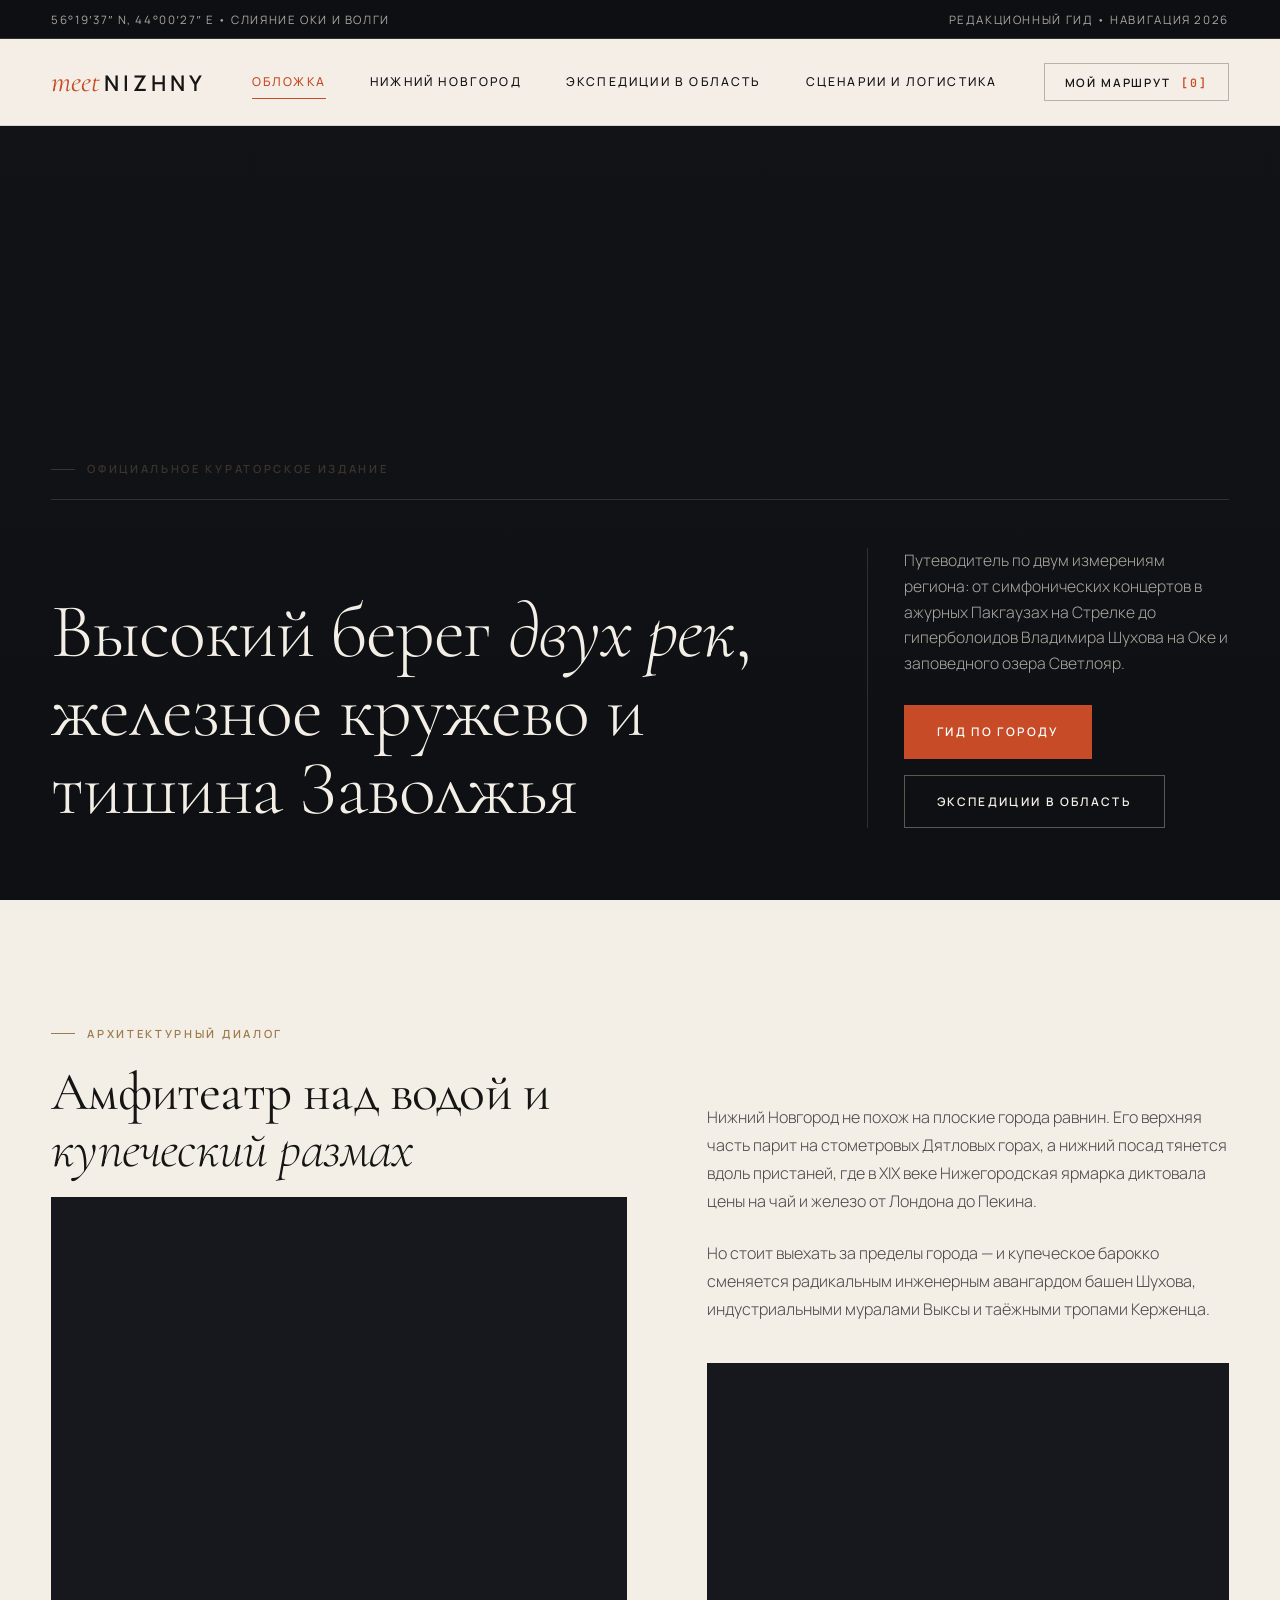
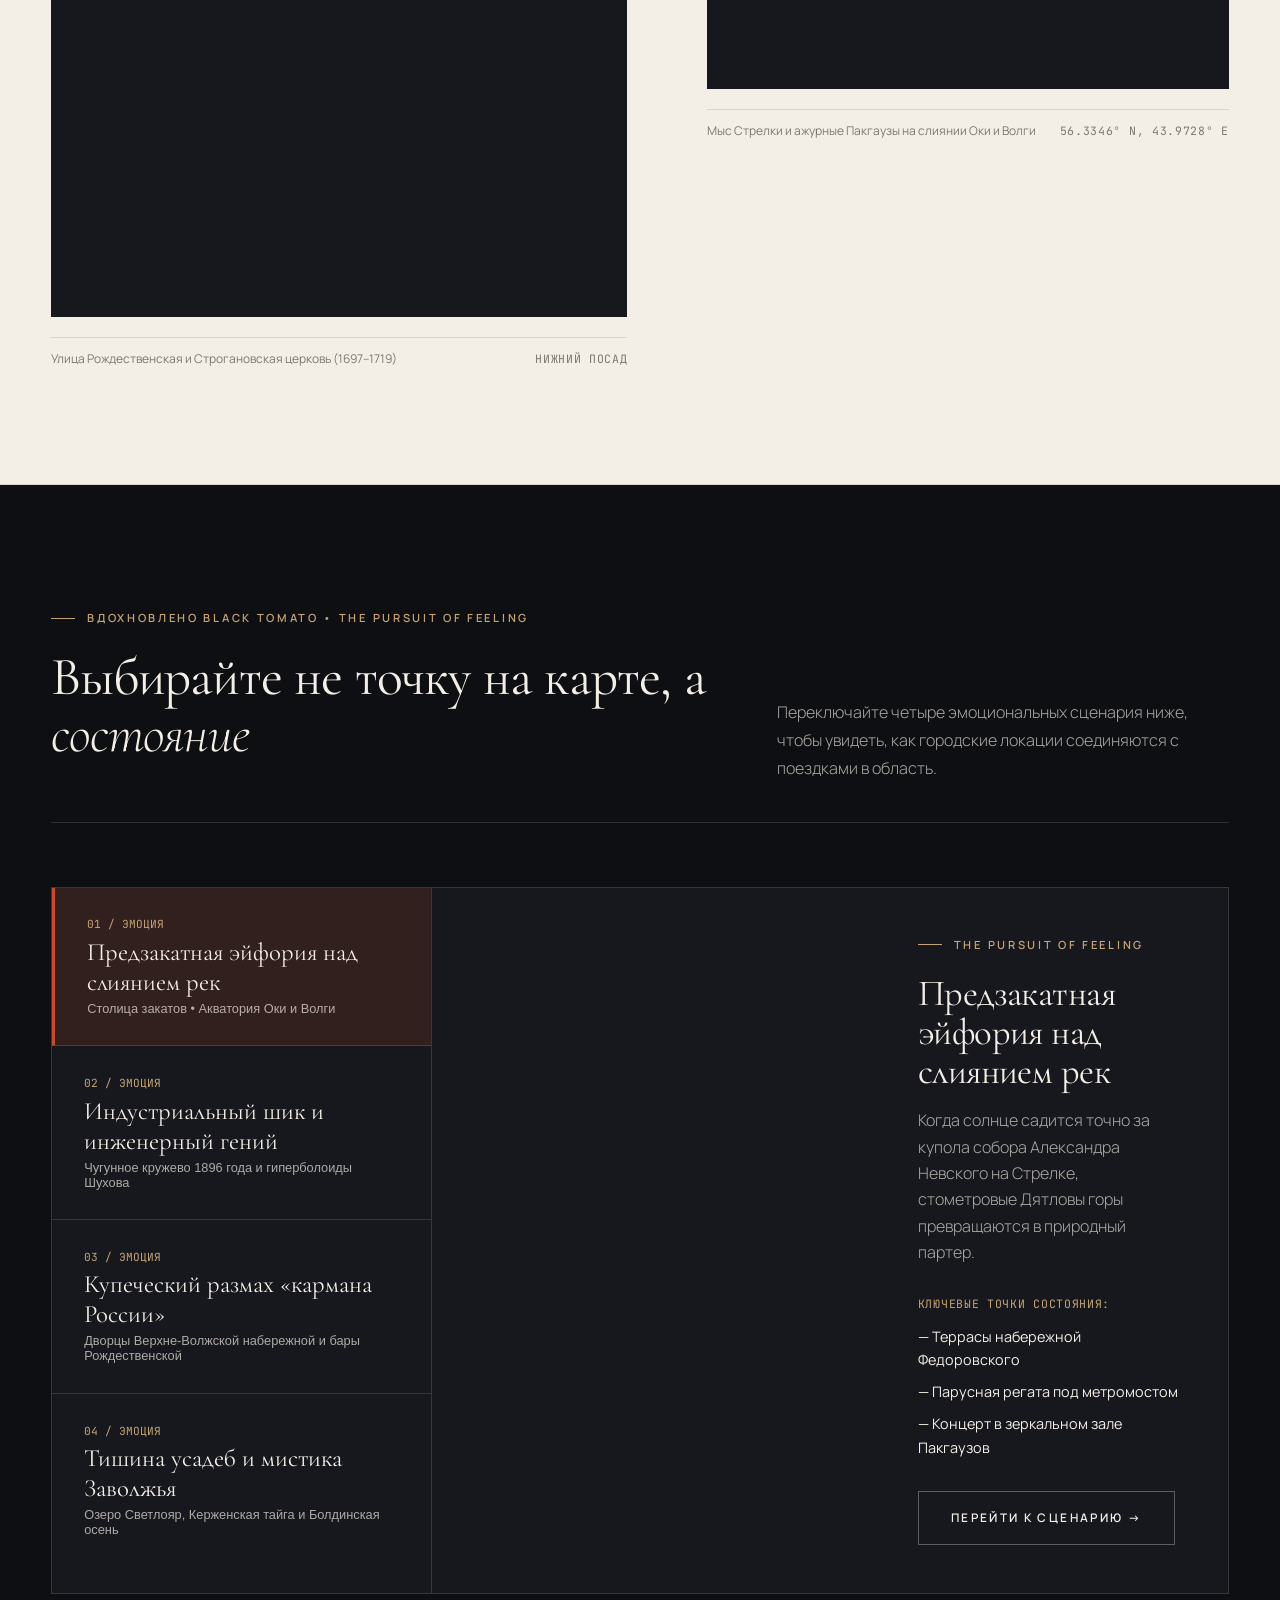
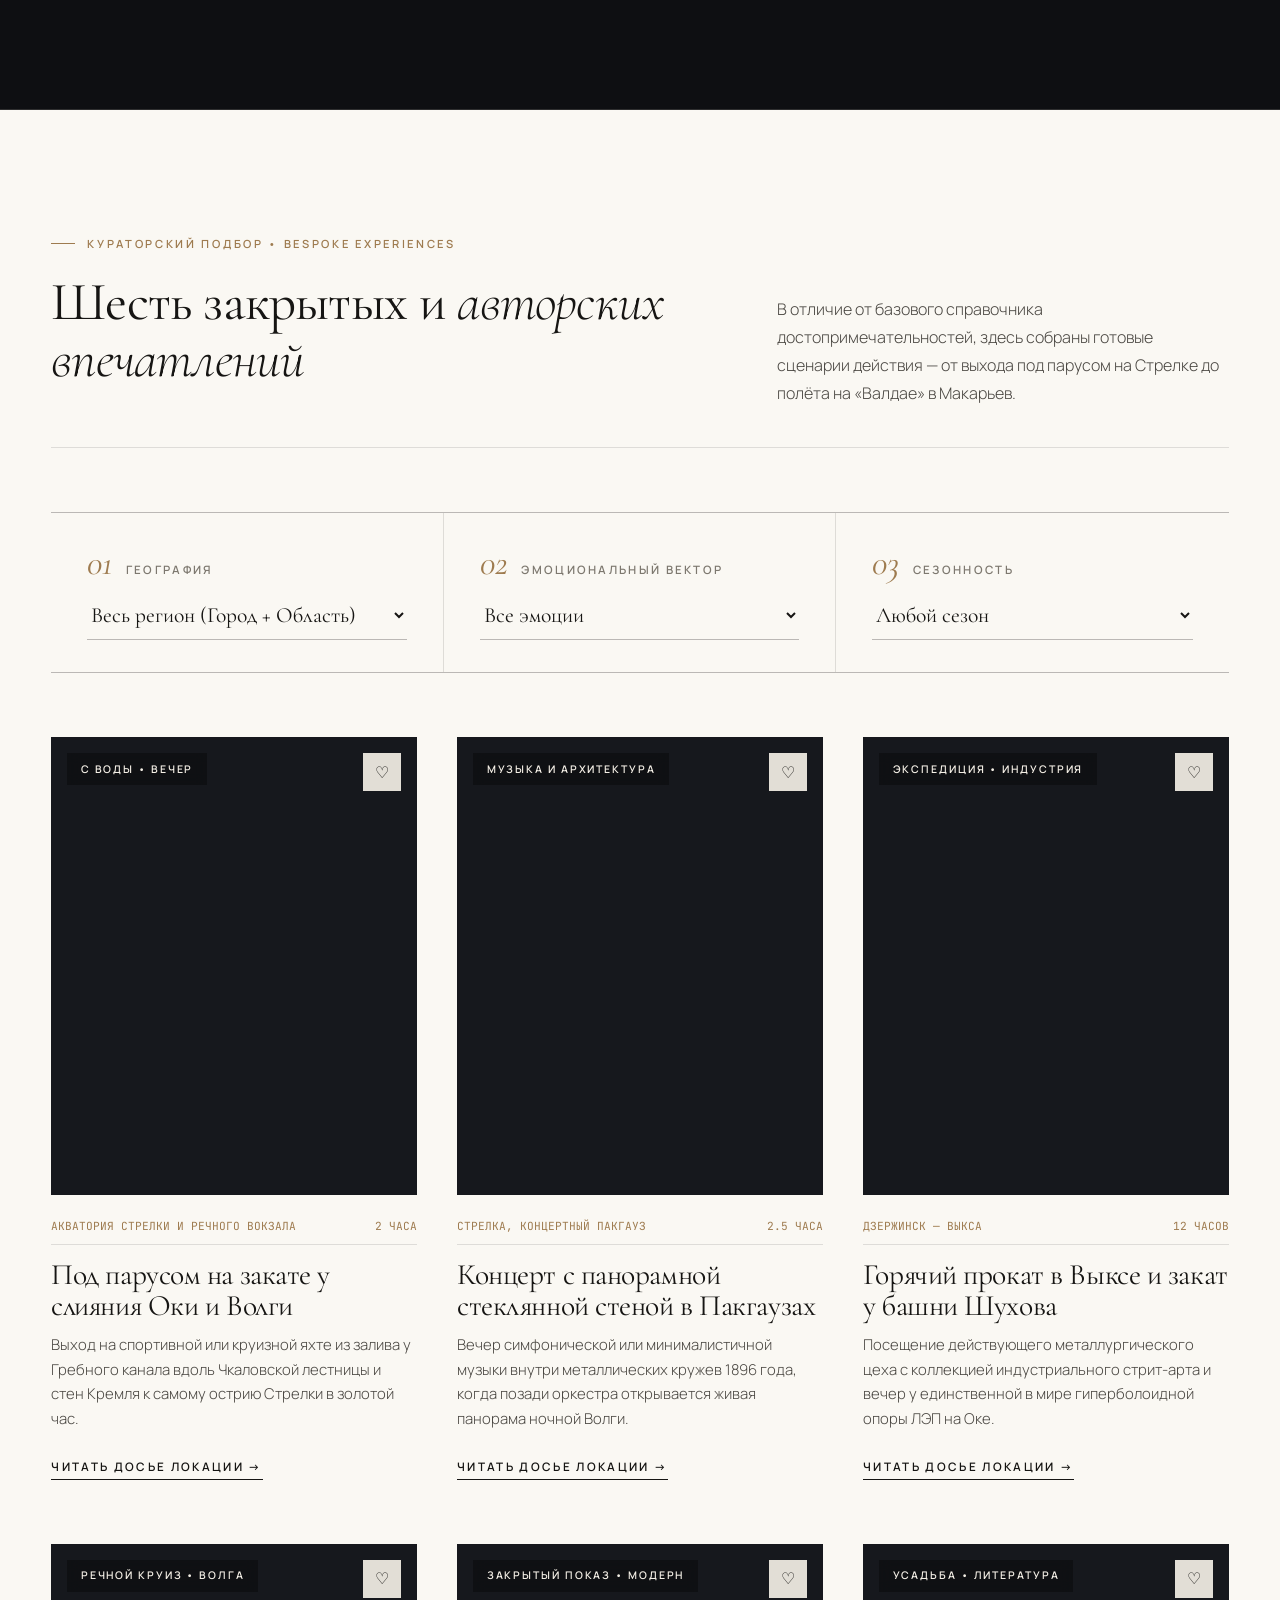
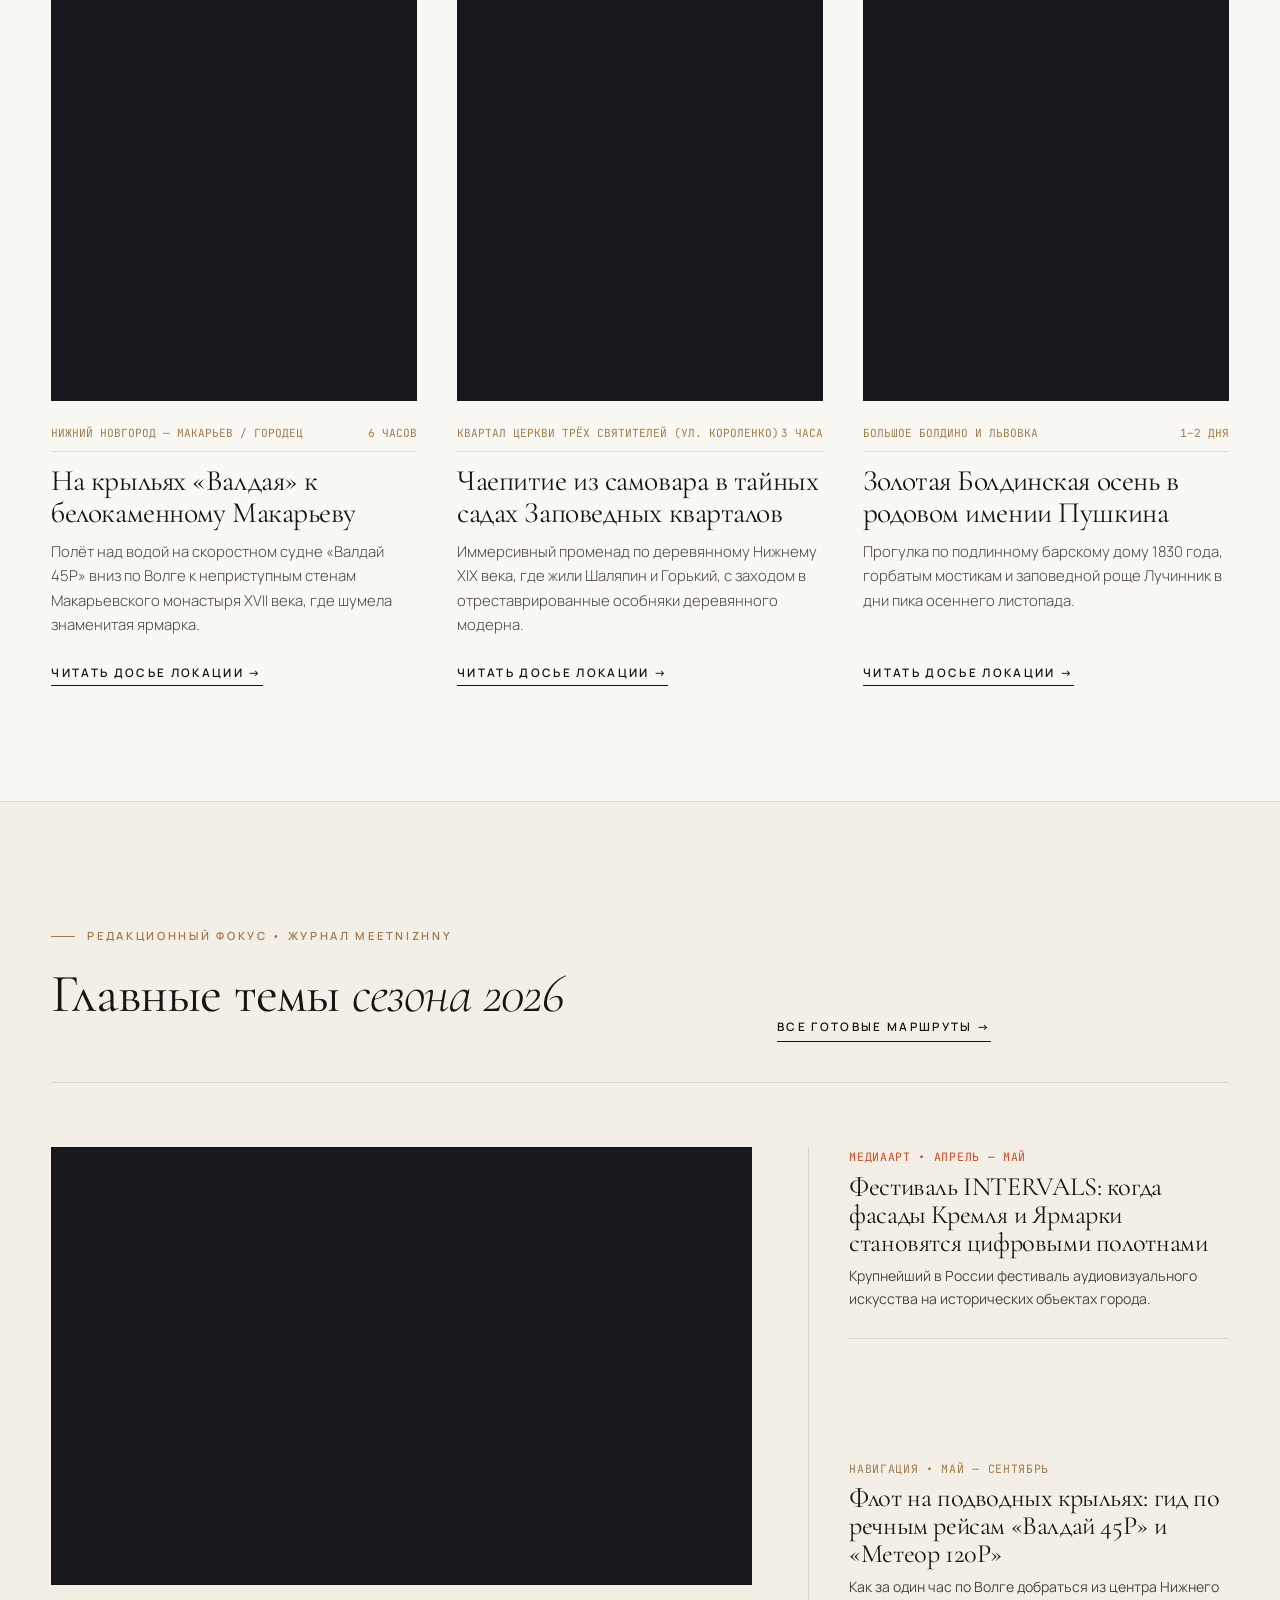
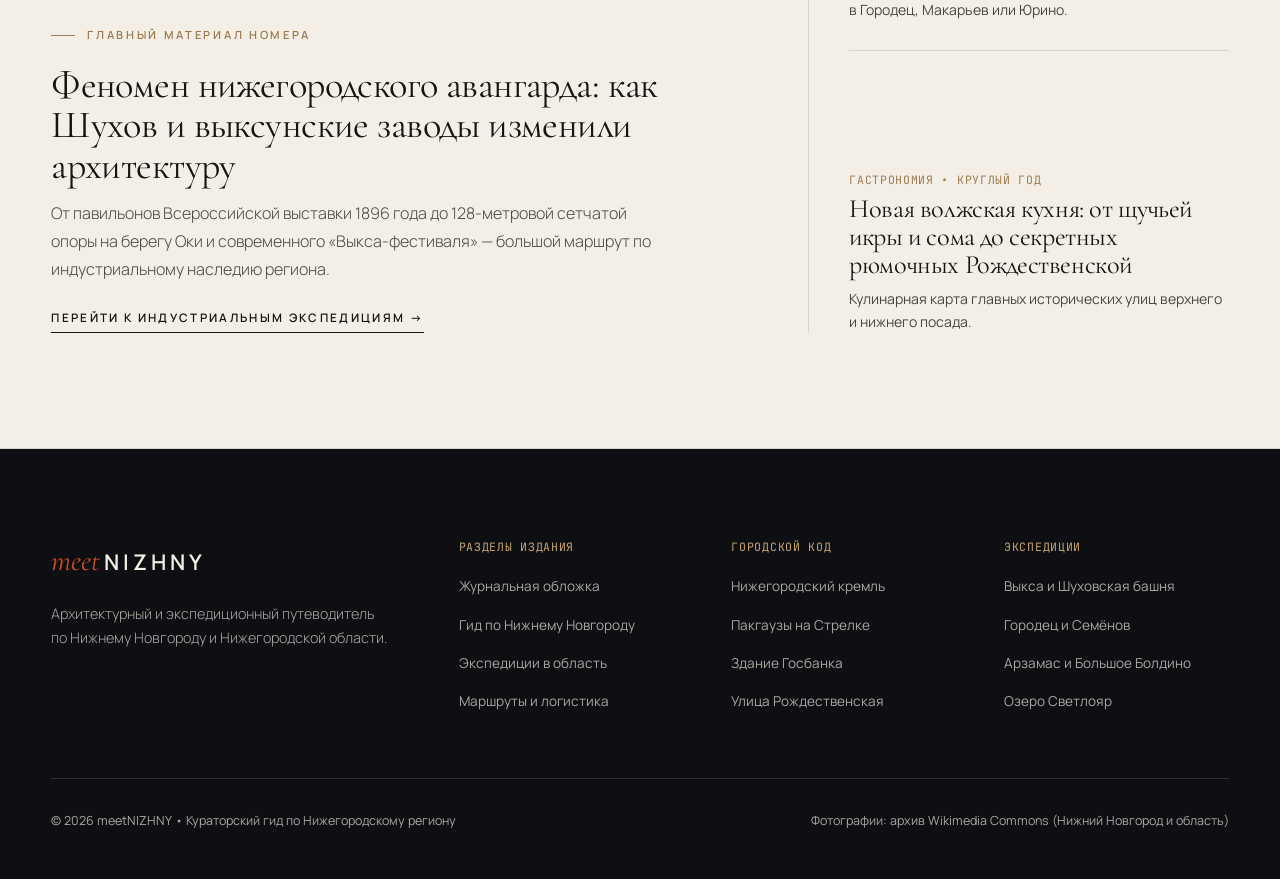
==== index.html @ d15313aa "Add files via upload" ====
<!DOCTYPE html>
<html lang="ru">
<head>
  <meta charset="UTF-8">
  <meta name="viewport" content="width=device-width, initial-scale=1.0">
  <title>meetNIZHNY — Кураторский путеводитель по Нижнему Новгороду и области</title>
  <link rel="stylesheet" href="styles.css">
</head>
<body>

  <!-- Верхняя сервисная строка (Wien.info style) -->
  <div class="utility-bar">
    <div class="container utility-inner">
      <span>56°19′37″ N, 44°00′27″ E • Слияние Оки и Волги</span>
      <span>Редакционный гид • Навигация 2026</span>
    </div>
  </div>

  <!-- Главная навигация (Belmond Minimalist Header) -->
  <header class="site-header">
    <div class="container header-inner">
      <a href="index.html" class="brand-logo"><span class="meet">meet</span>NIZHNY</a>
      <nav class="main-nav">
        <a href="index.html" class="nav-link active">Обложка</a>
        <a href="city.html" class="nav-link">Нижний Новгород</a>
        <a href="region.html" class="nav-link">Экспедиции в область</a>
        <a href="routes.html" class="nav-link">Сценарии и логистика</a>
      </nav>
      <button class="fav-trigger" id="favDrawerBtn">
        <span>Мой маршрут</span>
        <span class="fav-count">[0]</span>
      </button>
    </div>
  </header>

  <!-- Hero Section (Belmond Split-Bottom Editorial Hero) -->
  <section class="hero">
    <img class="hero-bg" data-wiki="Нижегородский кремль" src="https://commons.wikimedia.org/wiki/Special:FilePath/Nizhny_Novgorod_Kremlin.jpg?width=1600" alt="Нижегородский кремль">
    <div class="hero-gradient"></div>
    <div class="container">
      <span class="eyebrow" style="color:var(--accent-bronze-light);">Официальное кураторское издание</span>
      <div class="hero-grid">
        <div>
          <h1 class="display-title">Высокий берег <em>двух рек</em>, железное кружево и тишина Заволжья</h1>
        </div>
        <div class="hero-aside">
          <p>
            Путеводитель по двум измерениям региона: от симфонических концертов в ажурных Пакгаузах на Стрелке до гиперболоидов Владимира Шухова на Оке и заповедного озера Светлояр.
          </p>
          <div style="display:flex; gap:1rem; flex-wrap:wrap;">
            <a href="city.html" class="btn btn-terracotta">Гид по городу</a>
            <a href="region.html" class="btn btn-outline-light">Экспедиции в область</a>
          </div>
        </div>
      </div>
    </div>
  </section>

  <!-- Асимметричный журнальный разворот (Belmond Editorial Spread) -->
  <section class="section">
    <div class="container">
      <div class="belmond-spread">
        <div class="spread-col-left">
          <span class="eyebrow">Архитектурный диалог</span>
          <h2 class="section-title">Амфитеатр над водой и <em>купеческий размах</em></h2>
          <div class="frame-portrait">
            <img data-wiki="Церковь Собора Пресвятой Богородицы (Нижний Новгород)" src="https://commons.wikimedia.org/wiki/Special:FilePath/Stroganov_Church_in_Nizhny_Novgorod.jpg?width=1200" alt="Строгановская церковь на Рождественской">
          </div>
          <div class="image-caption">
            <span>Улица Рождественская и Строгановская церковь (1697–1719)</span>
            <span class="mono-tag">Нижний посад</span>
          </div>
        </div>

        <div class="spread-col-right">
          <p class="section-lead" style="margin-bottom:1.5rem;">
            Нижний Новгород не похож на плоские города равнин. Его верхняя часть парит на стометровых Дятловых горах, а нижний посад тянется вдоль пристаней, где в XIX веке Нижегородская ярмарка диктовала цены на чай и железо от Лондона до Пекина.
          </p>
          <p class="section-lead">
            Но стоит выехать за пределы города — и купеческое барокко сменяется радикальным инженерным авангардом башен Шухова, индустриальными муралами Выксы и таёжными тропами Керженца.
          </p>
          <div class="frame-landscape">
            <img data-wiki="Стрелка (Нижний Новгород)" src="data:image/svg+xml,%3Csvg xmlns='http://www.w3.org/2000/svg' width='1200' height='750'%3E%3Crect width='1200' height='750' fill='%2316181D'/%3E%3C/svg%3E" alt="Стрелка Оки и Волги">
          </div>
          <div class="image-caption">
            <span>Мыс Стрелки и ажурные Пакгаузы на слиянии Оки и Волги</span>
            <span class="mono-tag">56.3346° N, 43.9728° E</span>
          </div>
        </div>
      </div>
    </div>
  </section>

  <!-- Black Tomato: The Pursuit of Feeling (Двигатель эмоций) -->
  <section class="section section-dark">
    <div class="container">
      <div class="section-header-split">
        <div>
          <span class="eyebrow">Вдохновлено Black Tomato • The Pursuit of Feeling</span>
          <h2 class="section-title">Выбирайте не точку на карте, а <em>состояние</em></h2>
        </div>
        <p class="section-lead">
          Переключайте четыре эмоциональных сценария ниже, чтобы увидеть, как городские локации соединяются с поездками в область.
        </p>
      </div>

      <div class="feelings-matrix">
        <div class="feelings-nav" id="feelingsNav"></div>
        <div class="feeling-stage" id="feelingStage"></div>
      </div>
    </div>
  </section>

  <!-- Remote Lands: 1 - 2 - 3 Конфигуратор эксклюзивных впечатлений -->
  <section class="section section-alabaster">
    <div class="container">
      <div class="section-header-split">
        <div>
          <span class="eyebrow">Кураторский подбор • Bespoke Experiences</span>
          <h2 class="section-title">Шесть закрытых и <em>авторских впечатлений</em></h2>
        </div>
        <p class="section-lead">
          В отличие от базового справочника достопримечательностей, здесь собраны готовые сценарии действия — от выхода под парусом на Стрелке до полёта на «Валдае» в Макарьев.
        </p>
      </div>

      <div class="remotelands-finder">
        <div class="rl-step">
          <div class="rl-step-header">
            <span class="rl-num">01</span>
            <span class="rl-label">География</span>
          </div>
          <select class="rl-select" id="rlScope">
            <option value="all">Весь регион (Город + Область)</option>
            <option value="city">Только акватория и кварталы Нижнего</option>
            <option value="region">Экспедиции по Нижегородской области</option>
          </select>
        </div>

        <div class="rl-step">
          <div class="rl-step-header">
            <span class="rl-num">02</span>
            <span class="rl-label">Эмоциональный вектор</span>
          </div>
          <select class="rl-select" id="rlMood">
            <option value="all">Все эмоции</option>
            <option value="sunset">Предзакатная эйфория и вода</option>
            <option value="avantgarde">Индустриальный шик и музыка</option>
            <option value="merchant">Купеческий размах и ремёсла</option>
            <option value="mystic">Тишина усадеб и Заволжье</option>
          </select>
        </div>

        <div class="rl-step">
          <div class="rl-step-header">
            <span class="rl-num">03</span>
            <span class="rl-label">Сезонность</span>
          </div>
          <select class="rl-select" id="rlSeason">
            <option value="all">Любой сезон</option>
            <option value="summer">Речная навигация (Май — Сентябрь)</option>
            <option value="autumn">Золотая Болдинская осень</option>
          </select>
        </div>
      </div>

      <div class="editorial-grid" id="signatureExperiencesGrid"></div>
    </div>
  </section>

  <!-- Discover LA: Today's Must Read (Журнальная рубрика) -->
  <section class="section">
    <div class="container">
      <div class="section-header-split">
        <div>
          <span class="eyebrow">Редакционный фокус • Журнал meetNIZHNY</span>
          <h2 class="section-title">Главные темы <em>сезона 2026</em></h2>
        </div>
        <div>
          <a href="routes.html" class="editorial-link">Все готовые маршруты →</a>
        </div>
      </div>

      <div class="must-read-grid">
        <div class="must-read-lead">
          <img data-wiki="Шуховская башня на Оке" src="https://commons.wikimedia.org/wiki/Special:FilePath/Shukhov_tower_on_the_Oka_river_2006.jpg?width=1200" alt="Шуховская башня на Оке">
          <span class="eyebrow">Главный материал номера</span>
          <h3 class="serif" style="font-size:2.4rem; margin-bottom:0.75rem;">Феномен нижегородского авангарда: как Шухов и выксунские заводы изменили архитектуру</h3>
          <p class="section-lead" style="margin-bottom:1.25rem;">
            От павильонов Всероссийской выставки 1896 года до 128-метровой сетчатой опоры на берегу Оки и современного «Выкса-фестиваля» — большой маршрут по индустриальному наследию региона.
          </p>
          <a href="region.html" class="editorial-link">Перейти к индустриальным экспедициям →</a>
        </div>

        <div class="must-read-side">
          <div class="side-story">
            <div class="mono-tag" style="color:var(--accent-terracotta); margin-bottom:0.4rem;">МЕДИААРТ • АПРЕЛЬ — МАЙ</div>
            <h4 class="serif" style="font-size:1.65rem; margin-bottom:0.45rem;">Фестиваль INTERVALS: когда фасады Кремля и Ярмарки становятся цифровыми полотнами</h4>
            <p style="font-size:0.88rem; color:var(--text-charcoal);">Крупнейший в России фестиваль аудиовизуального искусства на исторических объектах города.</p>
          </div>
          <div class="side-story">
            <div class="mono-tag" style="color:var(--accent-bronze); margin-bottom:0.4rem;">НАВИГАЦИЯ • МАЙ — СЕНТЯБРЬ</div>
            <h4 class="serif" style="font-size:1.65rem; margin-bottom:0.45rem;">Флот на подводных крыльях: гид по речным рейсам «Валдай 45Р» и «Метеор 120Р»</h4>
            <p style="font-size:0.88rem; color:var(--text-charcoal);">Как за один час по Волге добраться из центра Нижнего в Городец, Макарьев или Юрино.</p>
          </div>
          <div class="side-story">
            <div class="mono-tag" style="color:var(--accent-bronze); margin-bottom:0.4rem;">ГАСТРОНОМИЯ • КРУГЛЫЙ ГОД</div>
            <h4 class="serif" style="font-size:1.65rem; margin-bottom:0.45rem;">Новая волжская кухня: от щучьей икры и сома до секретных рюмочных Рождественской</h4>
            <p style="font-size:0.88rem; color:var(--text-charcoal);">Кулинарная карта главных исторических улиц верхнего и нижнего посада.</p>
          </div>
        </div>
      </div>
    </div>
  </section>

  <!-- Модальное окно и боковая панель маршрута -->
  <div class="modal-backdrop" id="placeModal">
    <div class="modal-window" id="placeModalBody"></div>
  </div>

  <div class="drawer-backdrop" id="favDrawer">
    <div class="drawer-panel">
      <div style="display:flex; justify-content:space-between; align-items:center; padding-bottom:1.25rem; border-bottom:1px solid var(--line-light-strong);">
        <h3 class="serif" style="font-size:1.85rem;">Мой маршрут</h3>
        <button id="favDrawerClose" style="background:none; border:none; font-size:1.2rem; cursor:pointer;">✕</button>
      </div>
      <div id="drawerList" style="flex-grow:1; overflow-y:auto; padding:1rem 0;"></div>
      <a href="routes.html" class="btn btn-terracotta" style="width:100%;">Открыть почасовые таймлайны →</a>
    </div>
  </div>

  <!-- Подвал -->
  <footer class="site-footer">
    <div class="container">
      <div class="footer-grid">
        <div>
          <a href="index.html" class="brand-logo" style="color:var(--text-ivory); margin-bottom:1rem;"><span class="meet">meet</span>NIZHNY</a>
          <p style="color:var(--text-ivory-muted); font-size:0.9rem; max-width:340px; font-weight:300;">
            Архитектурный и экспедиционный путеводитель по Нижнему Новгороду и Нижегородской области.
          </p>
        </div>
        <div>
          <div class="mono-tag" style="color:var(--accent-bronze-light); margin-bottom:1rem;">Разделы издания</div>
          <ul class="footer-links">
            <li><a href="index.html">Журнальная обложка</a></li>
            <li><a href="city.html">Гид по Нижнему Новгороду</a></li>
            <li><a href="region.html">Экспедиции в область</a></li>
            <li><a href="routes.html">Маршруты и логистика</a></li>
          </ul>
        </div>
        <div>
          <div class="mono-tag" style="color:var(--accent-bronze-light); margin-bottom:1rem;">Городской код</div>
          <ul class="footer-links">
            <li><a href="city.html">Нижегородский кремль</a></li>
            <li><a href="city.html">Пакгаузы на Стрелке</a></li>
            <li><a href="city.html">Здание Госбанка</a></li>
            <li><a href="city.html">Улица Рождественская</a></li>
          </ul>
        </div>
        <div>
          <div class="mono-tag" style="color:var(--accent-bronze-light); margin-bottom:1rem;">Экспедиции</div>
          <ul class="footer-links">
            <li><a href="region.html">Выкса и Шуховская башня</a></li>
            <li><a href="region.html">Городец и Семёнов</a></li>
            <li><a href="region.html">Арзамас и Большое Болдино</a></li>
            <li><a href="region.html">Озеро Светлояр</a></li>
          </ul>
        </div>
      </div>
      <div style="padding-top:2rem; font-size:0.78rem; color:var(--text-ivory-muted); display:flex; justify-content:space-between; flex-wrap:wrap;">
        <span>© 2026 meetNIZHNY • Кураторский гид по Нижегородскому региону</span>
        <span>Фотографии: архив Wikimedia Commons (Нижний Новгород и область)</span>
      </div>
    </div>
  </footer>

  <script src="app.js"></script>
</body>
</html>
---- styles.css ----
@import url('https://fonts.googleapis.com/css2?family=Cormorant+Garamond:ital,wght@0,300;0,400;0,500;0,600;1,300;1,400;1,600&family=JetBrains+Mono:wght@400;500&family=Manrope:wght@300;400;500;600&display=swap');

:root {
  /* Палитра Belmond (Тёплый лён, алебастр и бронза) */
  --bg-linen: #F4EFE6;
  --bg-alabaster: #FAF8F3;
  --bg-stone: #EAE3D5;
  
  /* Палитра Black Tomato & Remote Lands (Обсидиан, графит, терракота) */
  --bg-obsidian: #0E0F12;
  --bg-obsidian-elevated: #16181D;
  --bg-obsidian-card: #1B1D24;
  
  /* Типографика */
  --text-ink: #161513;
  --text-charcoal: #4A4742;
  --text-muted: #7D786F;
  --text-ivory: #F4EFE6;
  --text-ivory-muted: rgba(244, 239, 230, 0.68);
  
  /* Акценты */
  --accent-terracotta: #C84B28;
  --accent-terracotta-hover: #A63819;
  --accent-bronze: #9E7B4F;
  --accent-bronze-light: #C5A375;

  /* Тонкие архитектурные линии (Hairline borders) */
  --line-light: rgba(22, 21, 19, 0.12);
  --line-light-strong: rgba(22, 21, 19, 0.28);
  --line-dark: rgba(244, 239, 230, 0.14);
  --line-dark-strong: rgba(244, 239, 230, 0.32);

  /* Шрифты с полной поддержкой кириллицы */
  --font-serif: 'Cormorant Garamond', Georgia, serif;
  --font-sans: 'Manrope', -apple-system, BlinkMacSystemFont, sans-serif;
  --font-mono: 'JetBrains Mono', monospace;

  /* Ритм и отступы */
  --section-pad: clamp(5rem, 9vw, 8.5rem);
  --container-max: 1400px;
  --ease-luxury: cubic-bezier(0.16, 1, 0.3, 1);
}

* {
  box-sizing: border-box;
  margin: 0;
  padding: 0;
}

html {
  scroll-behavior: smooth;
  font-size: 16px;
}

body {
  background-color: var(--bg-linen);
  color: var(--text-ink);
  font-family: var(--font-sans);
  font-weight: 400;
  line-height: 1.65;
  -webkit-font-smoothing: antialiased;
  overflow-x: hidden;
}

/* ==========================================================================
   ТИПОГРАФИКА (Belmond & Black Tomato Editorial Style)
   ========================================================================== */
h1, h2, h3, h4, .serif {
  font-family: var(--font-serif);
  font-weight: 400;
  line-height: 1.06;
  letter-spacing: -0.015em;
}

h1 em, h2 em, h3 em, .serif em {
  font-style: italic;
  font-weight: 300;
}

.eyebrow {
  display: inline-flex;
  align-items: center;
  gap: 0.75rem;
  font-family: var(--font-sans);
  font-size: 0.7rem;
  font-weight: 600;
  text-transform: uppercase;
  letter-spacing: 0.24em;
  color: var(--accent-bronze);
  margin-bottom: 1.25rem;
}

.eyebrow::before {
  content: '';
  display: inline-block;
  width: 24px;
  height: 1px;
  background-color: currentColor;
}

.section-dark .eyebrow {
  color: var(--accent-bronze-light);
}

.display-title {
  font-size: clamp(3.1rem, 6vw, 5.6rem);
  font-weight: 300;
  line-height: 1.02;
}

.section-title {
  font-size: clamp(2.4rem, 4.2vw, 3.85rem);
  font-weight: 400;
  margin-bottom: 1.25rem;
}

.section-lead {
  font-size: clamp(1rem, 1.2vw, 1.15rem);
  color: var(--text-charcoal);
  max-width: 620px;
  font-weight: 300;
  line-height: 1.75;
}

.section-dark .section-lead {
  color: var(--text-ivory-muted);
}

.mono-tag {
  font-family: var(--font-mono);
  font-size: 0.72rem;
  letter-spacing: 0.06em;
  text-transform: uppercase;
}

/* ==========================================================================
   КОНТЕЙНЕРЫ И СЕКЦИИ
   ========================================================================== */
.container {
  width: 100%;
  max-width: var(--container-max);
  margin: 0 auto;
  padding: 0 clamp(1.5rem, 4vw, 4rem);
}

.section {
  padding: var(--section-pad) 0;
  border-bottom: 1px solid var(--line-light);
}

.section-alabaster {
  background-color: var(--bg-alabaster);
}

.section-stone {
  background-color: var(--bg-stone);
}

.section-dark {
  background-color: var(--bg-obsidian);
  color: var(--text-ivory);
  border-bottom: 1px solid var(--line-dark);
}

.section-header-split {
  display: grid;
  grid-template-columns: 1.2fr 0.8fr;
  gap: 3rem;
  align-items: end;
  margin-bottom: 4rem;
  padding-bottom: 2.5rem;
  border-bottom: 1px solid var(--line-light);
}

.section-dark .section-header-split {
  border-bottom-color: var(--line-dark);
}

/* ==========================================================================
   ШАПКА САЙТА (Wien.info Utility Bar + Belmond Minimalist Nav)
   ========================================================================== */
.utility-bar {
  background-color: var(--bg-obsidian);
  color: var(--text-ivory-muted);
  font-size: 0.72rem;
  letter-spacing: 0.14em;
  text-transform: uppercase;
  border-bottom: 1px solid var(--line-dark);
  padding: 0.6rem 0;
}

.utility-inner {
  display: flex;
  justify-content: space-between;
  align-items: center;
}

.site-header {
  position: sticky;
  top: 0;
  z-index: 100;
  background-color: rgba(244, 239, 230, 0.94);
  backdrop-filter: blur(14px);
  border-bottom: 1px solid var(--line-light);
}

.header-inner {
  display: flex;
  align-items: center;
  justify-content: space-between;
  height: 86px;
}

.brand-logo {
  text-decoration: none;
  color: var(--text-ink);
  font-family: var(--font-sans);
  font-size: 1.35rem;
  font-weight: 600;
  letter-spacing: 0.18em;
  display: flex;
  align-items: baseline;
}

.brand-logo .meet {
  font-family: var(--font-serif);
  font-style: italic;
  font-weight: 400;
  font-size: 1.85rem;
  letter-spacing: 0;
  color: var(--accent-terracotta);
  margin-right: 0.25rem;
  text-transform: lowercase;
}

.main-nav {
  display: flex;
  align-items: center;
  gap: 2.75rem;
}

.nav-link {
  text-decoration: none;
  color: var(--text-ink);
  font-size: 0.76rem;
  font-weight: 500;
  text-transform: uppercase;
  letter-spacing: 0.18em;
  padding: 0.4rem 0;
  position: relative;
  transition: color 0.3s ease;
}

.nav-link::after {
  content: '';
  position: absolute;
  left: 0;
  bottom: 0;
  width: 0;
  height: 1px;
  background-color: var(--accent-terracotta);
  transition: width 0.4s var(--ease-luxury);
}

.nav-link:hover::after,
.nav-link.active::after {
  width: 100%;
}

.nav-link.active {
  color: var(--accent-terracotta);
}

.fav-trigger {
  background: transparent;
  border: 1px solid var(--line-light-strong);
  padding: 0.65rem 1.25rem;
  font-family: var(--font-sans);
  font-size: 0.72rem;
  font-weight: 600;
  text-transform: uppercase;
  letter-spacing: 0.16em;
  color: var(--text-ink);
  cursor: pointer;
  display: inline-flex;
  align-items: center;
  gap: 0.65rem;
  transition: all 0.35s var(--ease-luxury);
}

.fav-trigger:hover {
  background-color: var(--text-ink);
  color: var(--bg-linen);
}

.fav-count {
  font-family: var(--font-mono);
  color: var(--accent-terracotta);
  font-weight: 600;
}

.fav-trigger:hover .fav-count {
  color: var(--accent-bronze-light);
}

/* ==========================================================================
   КНОПКИ И ССЫЛКИ (Острые архитектурные грани Belmond)
   ========================================================================== */
.btn {
  display: inline-flex;
  align-items: center;
  justify-content: center;
  gap: 0.75rem;
  padding: 1rem 2rem;
  font-family: var(--font-sans);
  font-size: 0.74rem;
  font-weight: 600;
  text-transform: uppercase;
  letter-spacing: 0.2em;
  text-decoration: none;
  cursor: pointer;
  border: 1px solid transparent;
  border-radius: 0;
  transition: all 0.4s var(--ease-luxury);
}

.btn-terracotta {
  background-color: var(--accent-terracotta);
  color: #fff;
}

.btn-terracotta:hover {
  background-color: var(--accent-terracotta-hover);
}

.btn-outline-light {
  background: transparent;
  color: var(--text-ivory);
  border-color: var(--line-dark-strong);
}

.btn-outline-light:hover {
  background-color: var(--text-ivory);
  color: var(--bg-obsidian);
}

.btn-outline-dark {
  background: transparent;
  color: var(--text-ink);
  border-color: var(--line-light-strong);
}

.btn-outline-dark:hover {
  background-color: var(--text-ink);
  color: var(--bg-linen);
}

.editorial-link {
  background: none;
  border: none;
  padding: 0 0 0.25rem 0;
  font-family: var(--font-sans);
  font-size: 0.73rem;
  font-weight: 600;
  text-transform: uppercase;
  letter-spacing: 0.2em;
  color: var(--text-ink);
  border-bottom: 1px solid var(--text-ink);
  cursor: pointer;
  text-decoration: none;
  display: inline-flex;
  align-items: center;
  gap: 0.5rem;
  transition: color 0.3s ease, border-color 0.3s ease;
}

.editorial-link:hover {
  color: var(--accent-terracotta);
  border-bottom-color: var(--accent-terracotta);
}

.section-dark .editorial-link {
  color: var(--text-ivory);
  border-bottom-color: var(--line-dark-strong);
}

.section-dark .editorial-link:hover {
  color: var(--accent-bronze-light);
  border-bottom-color: var(--accent-bronze-light);
}

/* ==========================================================================
   HERO СЕКЦИЯ (Belmond Full-Bleed + Split Caption)
   ========================================================================== */
.hero {
  position: relative;
  min-height: 86vh;
  display: flex;
  align-items: flex-end;
  padding: 5.5rem 0 4.5rem;
  background-color: var(--bg-obsidian);
  color: var(--text-ivory);
  overflow: hidden;
}

.hero-subpage {
  min-height: 62vh;
}

.hero-bg {
  position: absolute;
  inset: 0;
  width: 100%;
  height: 100%;
  object-fit: cover;
  opacity: 0.58;
  transform: scale(1.04);
  transition: transform 10s var(--ease-luxury);
}

.hero:hover .hero-bg {
  transform: scale(1);
}

.hero-gradient {
  position: absolute;
  inset: 0;
  background: linear-gradient(
    180deg,
    rgba(14, 15, 18, 0.35) 0%,
    rgba(14, 15, 18, 0.45) 45%,
    rgba(14, 15, 18, 0.94) 100%
  );
}

.hero-grid {
  position: relative;
  z-index: 2;
  display: grid;
  grid-template-columns: 1.35fr 0.65fr;
  gap: 4rem;
  align-items: end;
  padding-top: 3rem;
  border-top: 1px solid var(--line-dark);
}

.hero-aside {
  border-left: 1px solid var(--line-dark);
  padding-left: 2.25rem;
}

.hero-aside p {
  font-size: 0.98rem;
  color: var(--text-ivory-muted);
  font-weight: 300;
  margin-bottom: 1.75rem;
}

/* ==========================================================================
   АСИММЕТРИЧНЫЙ ЖУРНАЛЬНЫЙ РАЗВОРОТ (Belmond Editorial Spread)
   ========================================================================== */
.belmond-spread {
  display: grid;
  grid-template-columns: 1.05fr 0.95fr;
  gap: 5rem;
  align-items: start;
}

.spread-col-left .frame-portrait {
  width: 100%;
  aspect-ratio: 4 / 5;
  overflow: hidden;
  background-color: var(--bg-obsidian);
  margin-bottom: 1.25rem;
}

.spread-col-left .frame-portrait img,
.spread-col-right .frame-landscape img {
  width: 100%;
  height: 100%;
  object-fit: cover;
  transition: transform 1.2s var(--ease-luxury);
}

.spread-col-left:hover .frame-portrait img,
.spread-col-right:hover .frame-landscape img {
  transform: scale(1.05);
}

.spread-col-right {
  padding-top: 5.5rem;
}

.spread-col-right .frame-landscape {
  width: 100%;
  aspect-ratio: 16 / 10;
  overflow: hidden;
  background-color: var(--bg-obsidian);
  margin: 2.5rem 0 1.25rem;
}

.image-caption {
  display: flex;
  justify-content: space-between;
  font-size: 0.75rem;
  color: var(--text-muted);
  border-top: 1px solid var(--line-light);
  padding-top: 0.65rem;
}

/* ==========================================================================
   BLACK TOMATO: THE PURSUIT OF FEELING (Матрица эмоций)
   ========================================================================== */
.feelings-matrix {
  display: grid;
  grid-template-columns: 380px 1fr;
  border: 1px solid var(--line-dark);
  background-color: var(--bg-obsidian-elevated);
}

.feelings-nav {
  display: flex;
  flex-direction: column;
  border-right: 1px solid var(--line-dark);
}

.feeling-btn {
  background: transparent;
  border: none;
  border-bottom: 1px solid var(--line-dark);
  padding: 1.85rem 2rem;
  text-align: left;
  color: var(--text-ivory);
  cursor: pointer;
  transition: background-color 0.35s ease;
}

.feeling-btn:last-child {
  border-bottom: none;
}

.feeling-btn:hover,
.feeling-btn.active {
  background-color: rgba(200, 75, 40, 0.16);
}

.feeling-btn.active {
  border-left: 3px solid var(--accent-terracotta);
}

.feeling-num {
  font-family: var(--font-mono);
  font-size: 0.7rem;
  color: var(--accent-bronze-light);
  display: block;
  margin-bottom: 0.35rem;
}

.feeling-name {
  font-family: var(--font-serif);
  font-size: 1.55rem;
  display: block;
  margin-bottom: 0.25rem;
}

.feeling-sub {
  font-size: 0.8rem;
  color: var(--text-ivory-muted);
}

.feeling-stage {
  display: grid;
  grid-template-columns: 1.1fr 0.9fr;
}

.feeling-stage-img {
  width: 100%;
  height: 100%;
  min-height: 460px;
  object-fit: cover;
}

.feeling-stage-body {
  padding: 3rem;
  display: flex;
  flex-direction: column;
  justify-content: center;
}

/* ==========================================================================
   REMOTE LANDS: 1 - 2 - 3 BESPOKE TRIP FINDER
   ========================================================================== */
.remotelands-finder {
  display: grid;
  grid-template-columns: repeat(3, 1fr);
  border-top: 1px solid var(--line-light-strong);
  border-bottom: 1px solid var(--line-light-strong);
  margin-bottom: 4rem;
  background-color: var(--bg-alabaster);
}

.rl-step {
  padding: 2rem 2.25rem;
  border-right: 1px solid var(--line-light);
  display: flex;
  flex-direction: column;
  gap: 0.65rem;
}

.rl-step:last-child {
  border-right: none;
}

.rl-step-header {
  display: flex;
  align-items: baseline;
  gap: 0.85rem;
}

.rl-num {
  font-family: var(--font-serif);
  font-size: 2.2rem;
  font-style: italic;
  color: var(--accent-bronze);
  line-height: 1;
}

.rl-label {
  font-size: 0.72rem;
  font-weight: 600;
  text-transform: uppercase;
  letter-spacing: 0.2em;
  color: var(--text-muted);
}

.rl-select {
  width: 100%;
  border: none;
  border-bottom: 1px solid var(--line-light-strong);
  background: transparent;
  padding: 0.65rem 0;
  font-family: var(--font-serif);
  font-size: 1.35rem;
  color: var(--text-ink);
  cursor: pointer;
  outline: none;
}

/* ==========================================================================
   КАРТОЧКИ ГАЛЕРЕЙНОГО ТИПА (Belmond 4:5 Portrait Architecture)
   ========================================================================== */
.filter-strip {
  display: flex;
  flex-wrap: wrap;
  gap: 0.5rem;
  margin-bottom: 3.5rem;
  border-bottom: 1px solid var(--line-light);
  padding-bottom: 1.25rem;
}

.section-dark .filter-strip {
  border-bottom-color: var(--line-dark);
}

.filter-tab {
  background: transparent;
  border: 1px solid transparent;
  padding: 0.55rem 1.15rem;
  font-family: var(--font-sans);
  font-size: 0.73rem;
  font-weight: 600;
  text-transform: uppercase;
  letter-spacing: 0.16em;
  color: var(--text-muted);
  cursor: pointer;
  transition: all 0.3s ease;
}

.filter-tab:hover,
.filter-tab.active {
  color: var(--text-ink);
  border-color: var(--text-ink);
}

.section-dark .filter-tab {
  color: var(--text-ivory-muted);
}

.section-dark .filter-tab:hover,
.section-dark .filter-tab.active {
  color: var(--text-ivory);
  border-color: var(--accent-bronze-light);
}

.editorial-grid {
  display: grid;
  grid-template-columns: repeat(auto-fill, minmax(360px, 1fr));
  column-gap: 2.5rem;
  row-gap: 4rem;
}

.editorial-card {
  display: flex;
  flex-direction: column;
  position: relative;
}

.editorial-media {
  position: relative;
  width: 100%;
  aspect-ratio: 4 / 5;
  overflow: hidden;
  background-color: var(--bg-obsidian-card);
  margin-bottom: 1.4rem;
}

.editorial-media img {
  width: 100%;
  height: 100%;
  object-fit: cover;
  transition: transform 1.2s var(--ease-luxury);
}

.editorial-card:hover .editorial-media img {
  transform: scale(1.06);
}

.media-top-bar {
  position: absolute;
  top: 1rem;
  left: 1rem;
  right: 1rem;
  display: flex;
  justify-content: space-between;
  align-items: flex-start;
  z-index: 2;
}

.media-tag {
  background-color: rgba(14, 15, 18, 0.82);
  backdrop-filter: blur(6px);
  color: var(--text-ivory);
  font-size: 0.66rem;
  font-weight: 600;
  text-transform: uppercase;
  letter-spacing: 0.18em;
  padding: 0.45rem 0.85rem;
}

.fav-icon-btn {
  width: 38px;
  height: 38px;
  background-color: rgba(244, 239, 230, 0.92);
  border: none;
  color: var(--text-ink);
  font-size: 1rem;
  cursor: pointer;
  display: flex;
  align-items: center;
  justify-content: center;
  transition: all 0.3s ease;
}

.fav-icon-btn.active {
  background-color: var(--accent-terracotta);
  color: #fff;
}

.editorial-meta {
  display: flex;
  justify-content: space-between;
  font-family: var(--font-mono);
  font-size: 0.7rem;
  text-transform: uppercase;
  color: var(--accent-bronze);
  border-bottom: 1px solid var(--line-light);
  padding-bottom: 0.55rem;
  margin-bottom: 0.85rem;
}

.section-dark .editorial-meta {
  color: var(--accent-bronze-light);
  border-bottom-color: var(--line-dark);
}

.editorial-title {
  font-size: 1.85rem;
  margin-bottom: 0.65rem;
  font-weight: 400;
}

.editorial-desc {
  font-size: 0.93rem;
  color: var(--text-charcoal);
  font-weight: 300;
  margin-bottom: 1.35rem;
  flex-grow: 1;
}

.section-dark .editorial-desc {
  color: var(--text-ivory-muted);
}

/* Telemetry Table inside Region Cards (Remote Lands style) */
.telemetry-box {
  border-top: 1px solid var(--line-dark);
  border-bottom: 1px solid var(--line-dark);
  padding: 0.85rem 0;
  margin-bottom: 1.25rem;
  display: grid;
  grid-template-columns: 1fr 1fr;
  gap: 0.6rem;
  font-size: 0.76rem;
}

.telemetry-item span {
  display: block;
  font-size: 0.65rem;
  text-transform: uppercase;
  letter-spacing: 0.14em;
  color: var(--text-ivory-muted);
}

.telemetry-item strong {
  font-family: var(--font-mono);
  font-weight: 500;
  color: var(--text-ivory);
}

/* ==========================================================================
   DISCOVER LA: TODAY'S MUST READ (Асимметричная журнальная сетка)
   ========================================================================== */
.must-read-grid {
  display: grid;
  grid-template-columns: 1.25fr 0.75fr;
  gap: 3.5rem;
}

.must-read-lead img {
  width: 100%;
  aspect-ratio: 16 / 10;
  object-fit: cover;
  margin-bottom: 1.5rem;
}

.must-read-side {
  display: flex;
  flex-direction: column;
  justify-content: space-between;
  border-left: 1px solid var(--line-light);
  padding-left: 2.5rem;
}

.side-story {
  padding-bottom: 1.75rem;
  border-bottom: 1px solid var(--line-light);
}

.side-story:last-child {
  border-bottom: none;
  padding-bottom: 0;
}

/* ==========================================================================
   КВАРТАЛЫ И МАРШРУТЫ (City & Routes Pages)
   ========================================================================== */
.hood-explorer {
  display: grid;
  grid-template-columns: 340px 1fr;
  border: 1px solid var(--line-light-strong);
  background-color: var(--bg-alabaster);
}

.hood-sidebar {
  border-right: 1px solid var(--line-light-strong);
  display: flex;
  flex-direction: column;
}

.hood-btn {
  padding: 1.65rem 1.75rem;
  text-align: left;
  background: transparent;
  border: none;
  border-bottom: 1px solid var(--line-light);
  cursor: pointer;
  transition: all 0.3s ease;
}

.hood-btn.active {
  background-color: var(--bg-obsidian);
  color: var(--text-ivory);
}

.hood-content {
  display: grid;
  grid-template-columns: 1fr 1fr;
}

.hood-content img {
  width: 100%;
  height: 100%;
  min-height: 440px;
  object-fit: cover;
}

.hood-details {
  padding: 3rem;
  display: flex;
  flex-direction: column;
  justify-content: center;
}

/* Timelines */
.itinerary-step {
  display: grid;
  grid-template-columns: 220px 1fr 300px;
  gap: 2.5rem;
  padding: 2.5rem 0;
  border-bottom: 1px solid var(--line-light);
  align-items: center;
}

.itinerary-step img {
  width: 100%;
  aspect-ratio: 4 / 3;
  object-fit: cover;
}

/* ==========================================================================
   МОДАЛЬНОЕ ОКНО И ПАНЕЛЬ МАРШРУТА
   ========================================================================== */
.modal-backdrop {
  position: fixed;
  inset: 0;
  background: rgba(14, 15, 18, 0.82);
  backdrop-filter: blur(8px);
  z-index: 300;
  display: none;
  align-items: center;
  justify-content: center;
  padding: 2rem;
}

.modal-backdrop.open {
  display: flex;
}

.modal-window {
  background-color: var(--bg-alabaster);
  color: var(--text-ink);
  max-width: 900px;
  width: 100%;
  max-height: 90vh;
  overflow-y: auto;
  border: 1px solid var(--line-light-strong);
  position: relative;
}

.modal-hero {
  position: relative;
  height: 380px;
  background: var(--bg-obsidian);
}

.modal-hero img {
  width: 100%;
  height: 100%;
  object-fit: cover;
}

.modal-close {
  position: absolute;
  top: 1.25rem;
  right: 1.25rem;
  width: 44px;
  height: 44px;
  background: var(--bg-obsidian);
  color: var(--text-ivory);
  border: 1px solid var(--line-dark-strong);
  cursor: pointer;
  font-size: 1.1rem;
}

.modal-body {
  padding: 3rem;
}

.insider-callout {
  background-color: var(--bg-linen);
  border-left: 3px solid var(--accent-terracotta);
  padding: 1.5rem 1.75rem;
  margin: 2rem 0;
}

.drawer-backdrop {
  position: fixed;
  inset: 0;
  background: rgba(14, 15, 18, 0.65);
  z-index: 250;
  display: none;
  justify-content: flex-end;
}

.drawer-backdrop.open {
  display: flex;
}

.drawer-panel {
  width: 100%;
  max-width: 460px;
  background-color: var(--bg-alabaster);
  height: 100%;
  padding: 2.5rem;
  display: flex;
  flex-direction: column;
  border-left: 1px solid var(--line-light-strong);
}

/* ==========================================================================
   ПОДВАЛ (Belmond Minimalist Footer)
   ========================================================================== */
.site-footer {
  background-color: var(--bg-obsidian);
  color: var(--text-ivory);
  padding: 5.5rem 0 3rem;
}

.footer-grid {
  display: grid;
  grid-template-columns: 1.6fr 1fr 1fr 1fr;
  gap: 3rem;
  padding-bottom: 4rem;
  border-bottom: 1px solid var(--line-dark);
}

.footer-links {
  list-style: none;
  display: grid;
  gap: 0.75rem;
}

.footer-links a {
  color: var(--text-ivory-muted);
  text-decoration: none;
  font-size: 0.85rem;
  transition: color 0.25s;
}

.footer-links a:hover {
  color: var(--accent-bronze-light);
}

@media (max-width: 1024px) {
  .hero-grid,
  .section-header-split,
  .belmond-spread,
  .feelings-matrix,
  .feeling-stage,
  .remotelands-finder,
  .must-read-grid,
  .hood-explorer,
  .hood-content,
  .itinerary-step,
  .footer-grid {
    grid-template-columns: 1fr;
  }
  .spread-col-right {
    padding-top: 0;
  }
  .must-read-side {
    border-left: none;
    padding-left: 0;
  }
}

/* ==========================================================================
   АДАПТИВНОСТЬ ПОД ПЛАНШЕТЫ И СМАРТФОНЫ (iOS / Android)
   Замени этим блоком старые @media в самом конце styles.css
   ========================================================================== */
@media (max-width: 1024px) {
  .hero-grid,
  .section-header-split,
  .belmond-spread,
  .feelings-matrix,
  .feeling-stage,
  .remotelands-finder,
  .must-read-grid,
  .hood-explorer,
  .hood-content,
  .itinerary-step,
  .footer-grid {
    grid-template-columns: 1fr !important;
    gap: 2rem;
  }

  .spread-col-right {
    padding-top: 0;
  }

  .hero-aside {
    border-left: none;
    border-top: 1px solid var(--line-dark);
    padding-left: 0;
    padding-top: 1.5rem;
  }

  .must-read-side {
    border-left: none;
    border-top: 1px solid var(--line-light);
    padding-left: 0;
    padding-top: 2rem;
    gap: 1.75rem;
  }

  .feelings-nav {
    border-right: none;
    border-bottom: 1px solid var(--line-dark);
  }

  .hood-sidebar {
    border-right: none;
    border-bottom: 1px solid var(--line-light-strong);
  }

  .rl-step {
    border-right: none;
    border-bottom: 1px solid var(--line-light);
  }

  .rl-step:last-child {
    border-bottom: none;
  }
}

@media (max-width: 720px) {
  .utility-bar {
    display: none;
  }

  .container {
    padding: 0 1.25rem;
  }

  .section {
    padding: 3.5rem 0;
  }

  /* Шапка с горизонтальным свайпом меню без переноса строк */
  .header-inner {
    flex-wrap: wrap;
    height: auto;
    padding: 0.85rem 0;
    gap: 0.65rem;
  }

  .brand-logo {
    font-size: 1.15rem;
  }

  .brand-logo .meet {
    font-size: 1.55rem;
  }

  .fav-trigger {
    padding: 0.5rem 0.85rem;
    font-size: 0.68rem;
  }

  .main-nav {
    order: 3;
    width: 100%;
    gap: 1.35rem;
    overflow-x: auto;
    padding-bottom: 0.35rem;
    -webkit-overflow-scrolling: touch;
    scrollbar-width: none;
  }

  .main-nav::-webkit-scrollbar {
    display: none;
  }

  .nav-link {
    white-space: nowrap;
    font-size: 0.72rem;
  }

  /* Hero-секция на мобильном */
  .hero {
    min-height: 75vh;
    padding: 3.5rem 0 2.5rem;
  }

  .hero-subpage {
    min-height: 50vh;
  }

  .display-title {
    font-size: 2.35rem;
    line-height: 1.08;
  }

  .section-title {
    font-size: 2rem;
  }

  /* Главное исправление: убираем распирание экрана карточками 360px */
  .editorial-grid {
    grid-template-columns: 1fr;
    row-gap: 3rem;
  }

  /* Горизонтальный скролл для длинных полос фильтров */
  .filter-strip {
    flex-wrap: nowrap;
    overflow-x: auto;
    padding-bottom: 0.85rem;
    margin-bottom: 2.25rem;
    -webkit-overflow-scrolling: touch;
    scrollbar-width: none;
  }

  .filter-strip::-webkit-scrollbar {
    display: none;
  }

  .filter-tab {
    white-space: nowrap;
    flex-shrink: 0;
  }

  /* Компактные отступы внутри интерактивных блоков и модалок */
  .feeling-stage-img,
  .hood-content img {
    min-height: 260px;
    max-height: 320px;
  }

  .feeling-stage-body,
  .hood-details,
  .modal-body {
    padding: 1.5rem 1.25rem;
  }

  .feeling-btn,
  .hood-btn,
  .rl-step {
    padding: 1.25rem;
  }

  .rl-select {
    font-size: 1.15rem;
  }

  /* Модальное окно и шторка маршрута на весь экран телефона */
  .modal-backdrop {
    padding: 0.75rem;
  }

  .modal-hero {
    height: 240px;
  }

  .drawer-panel {
    max-width: 100%;
    padding: 1.5rem 1.25rem;
  }

  .btn {
    width: 100%;
    padding: 0.95rem 1.25rem;
  }
}
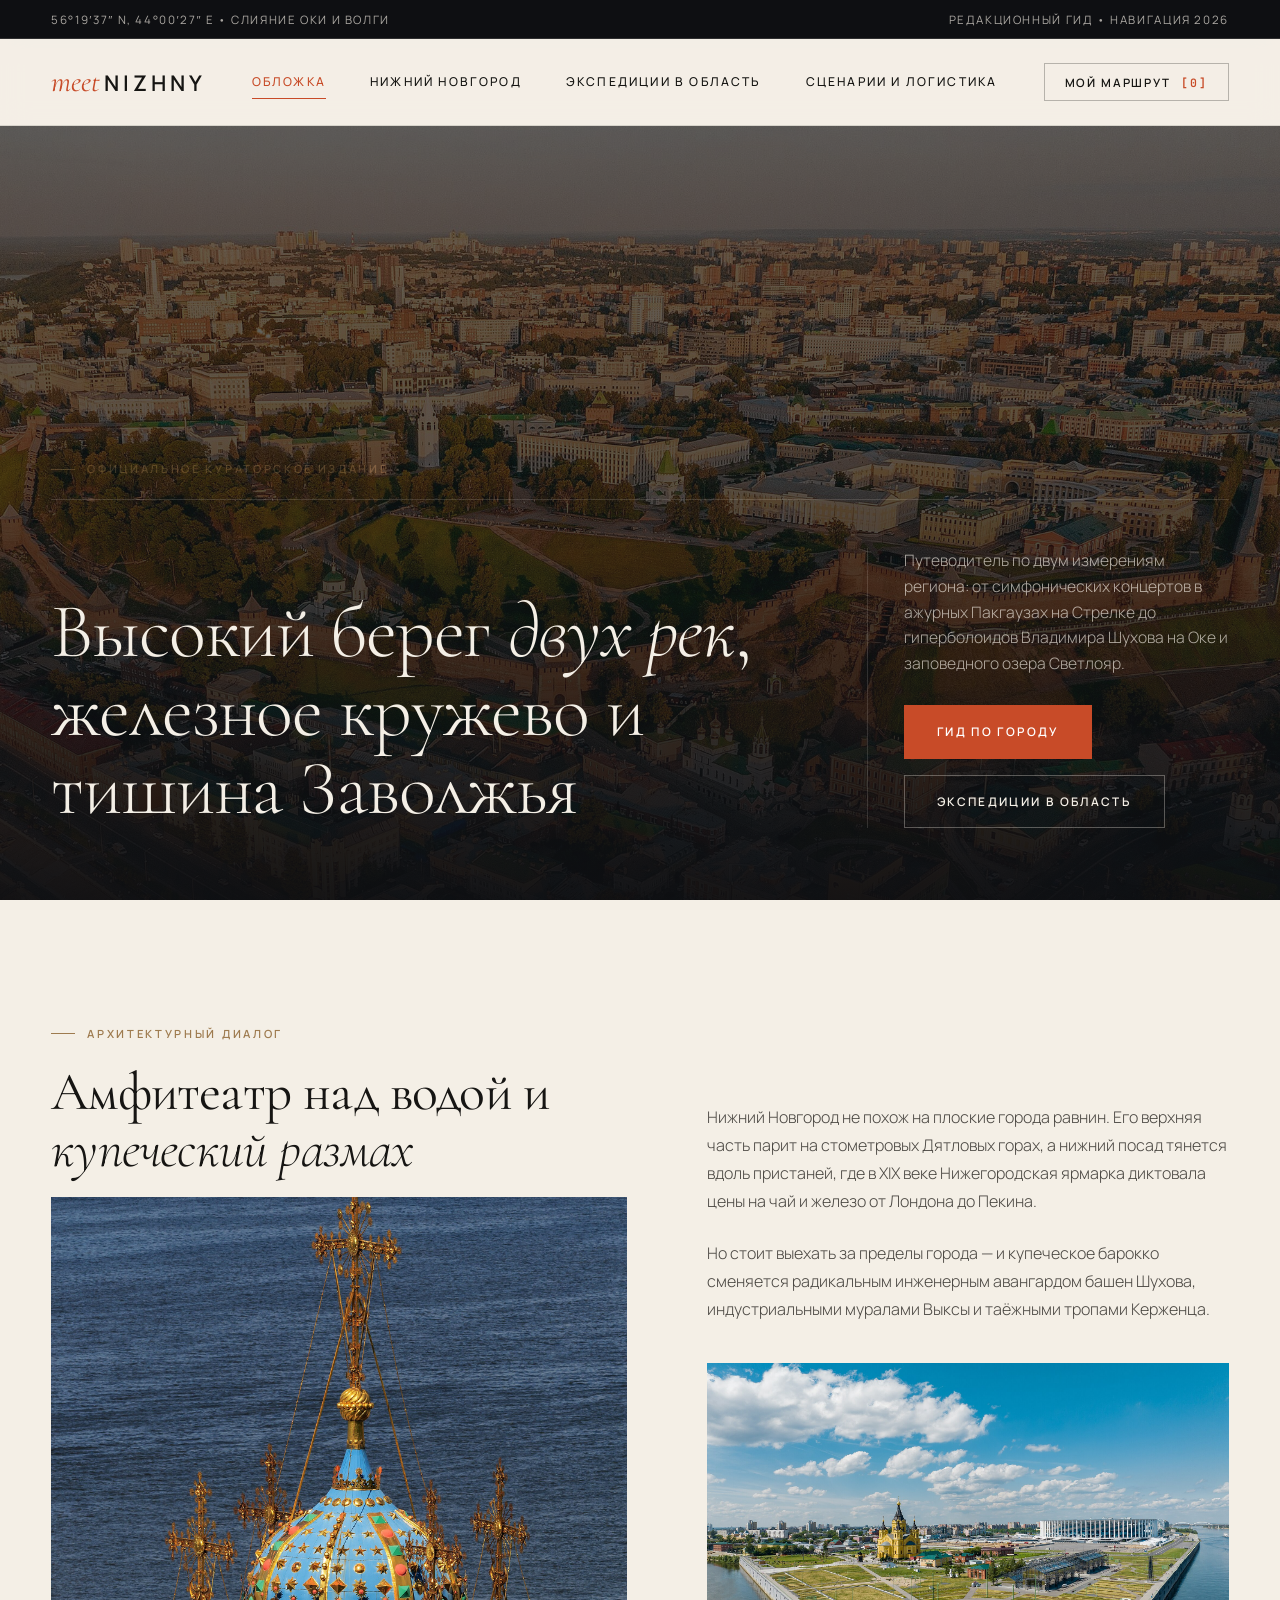
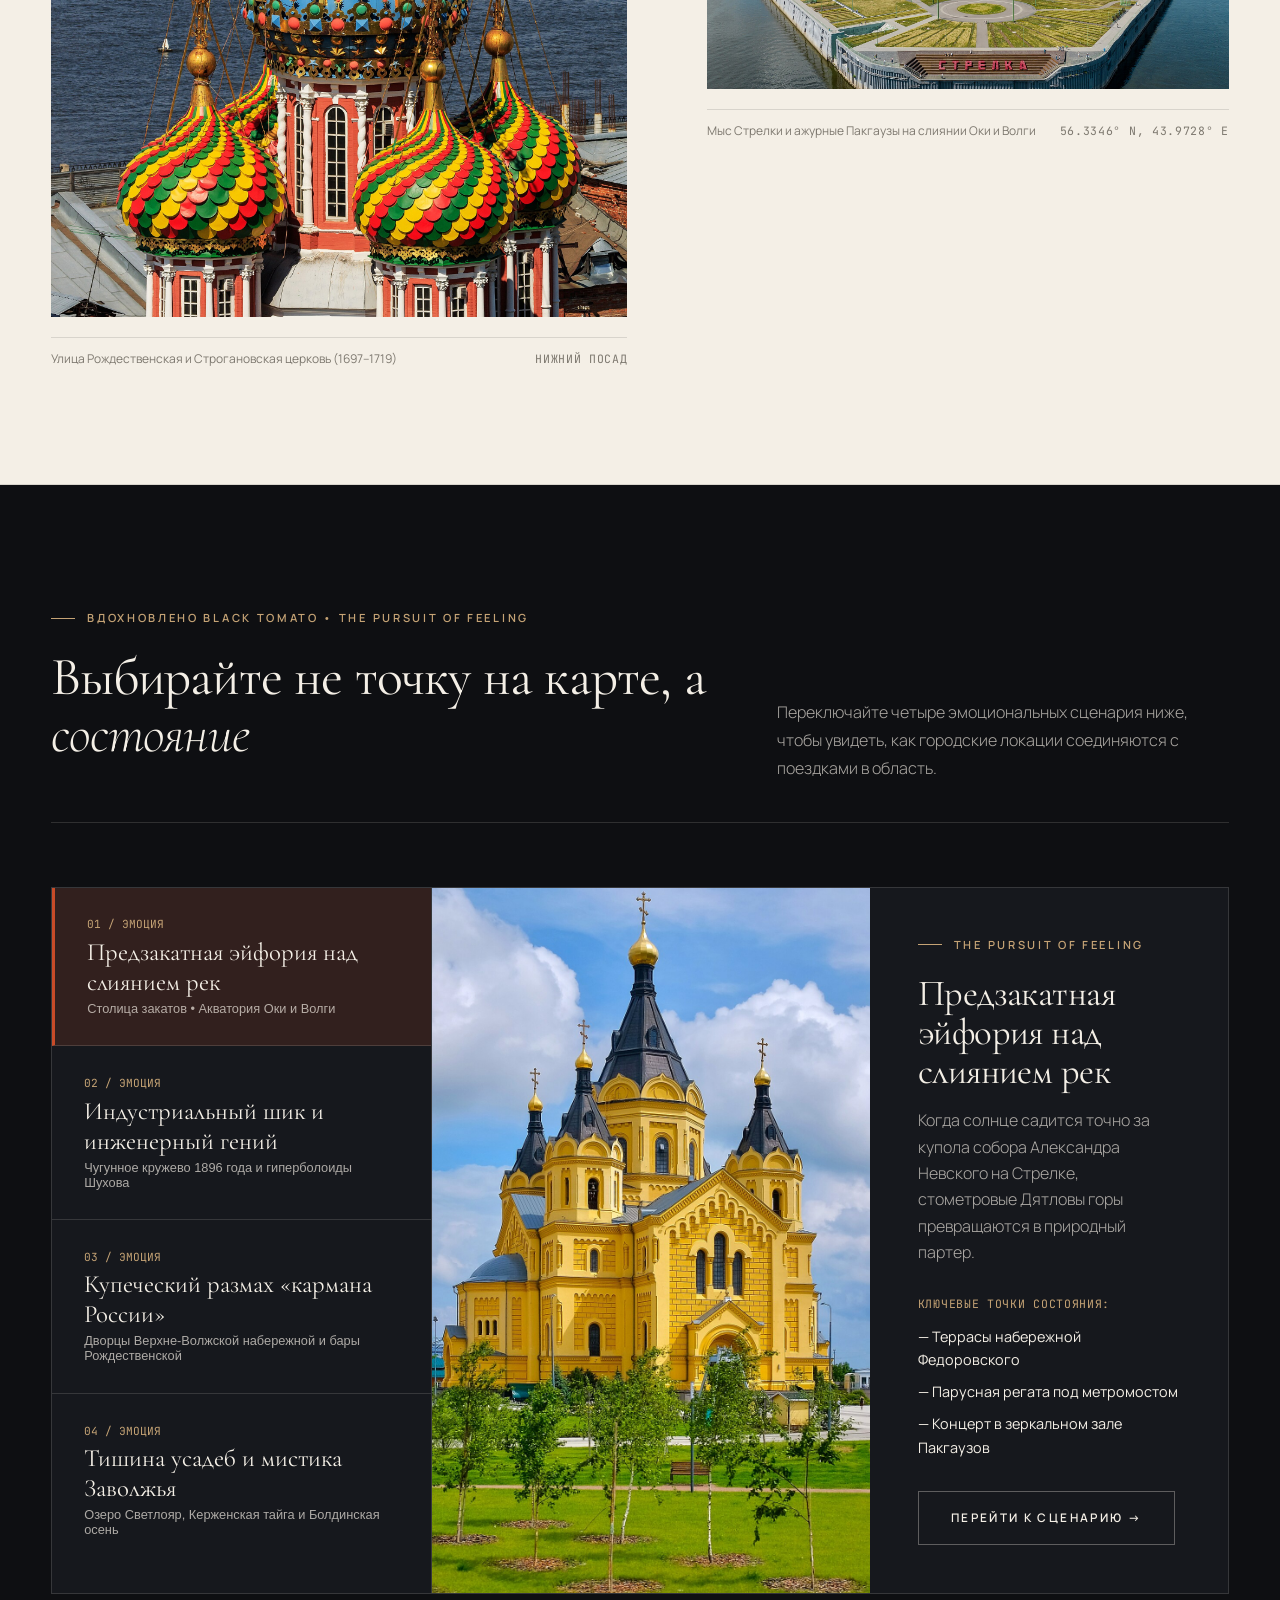
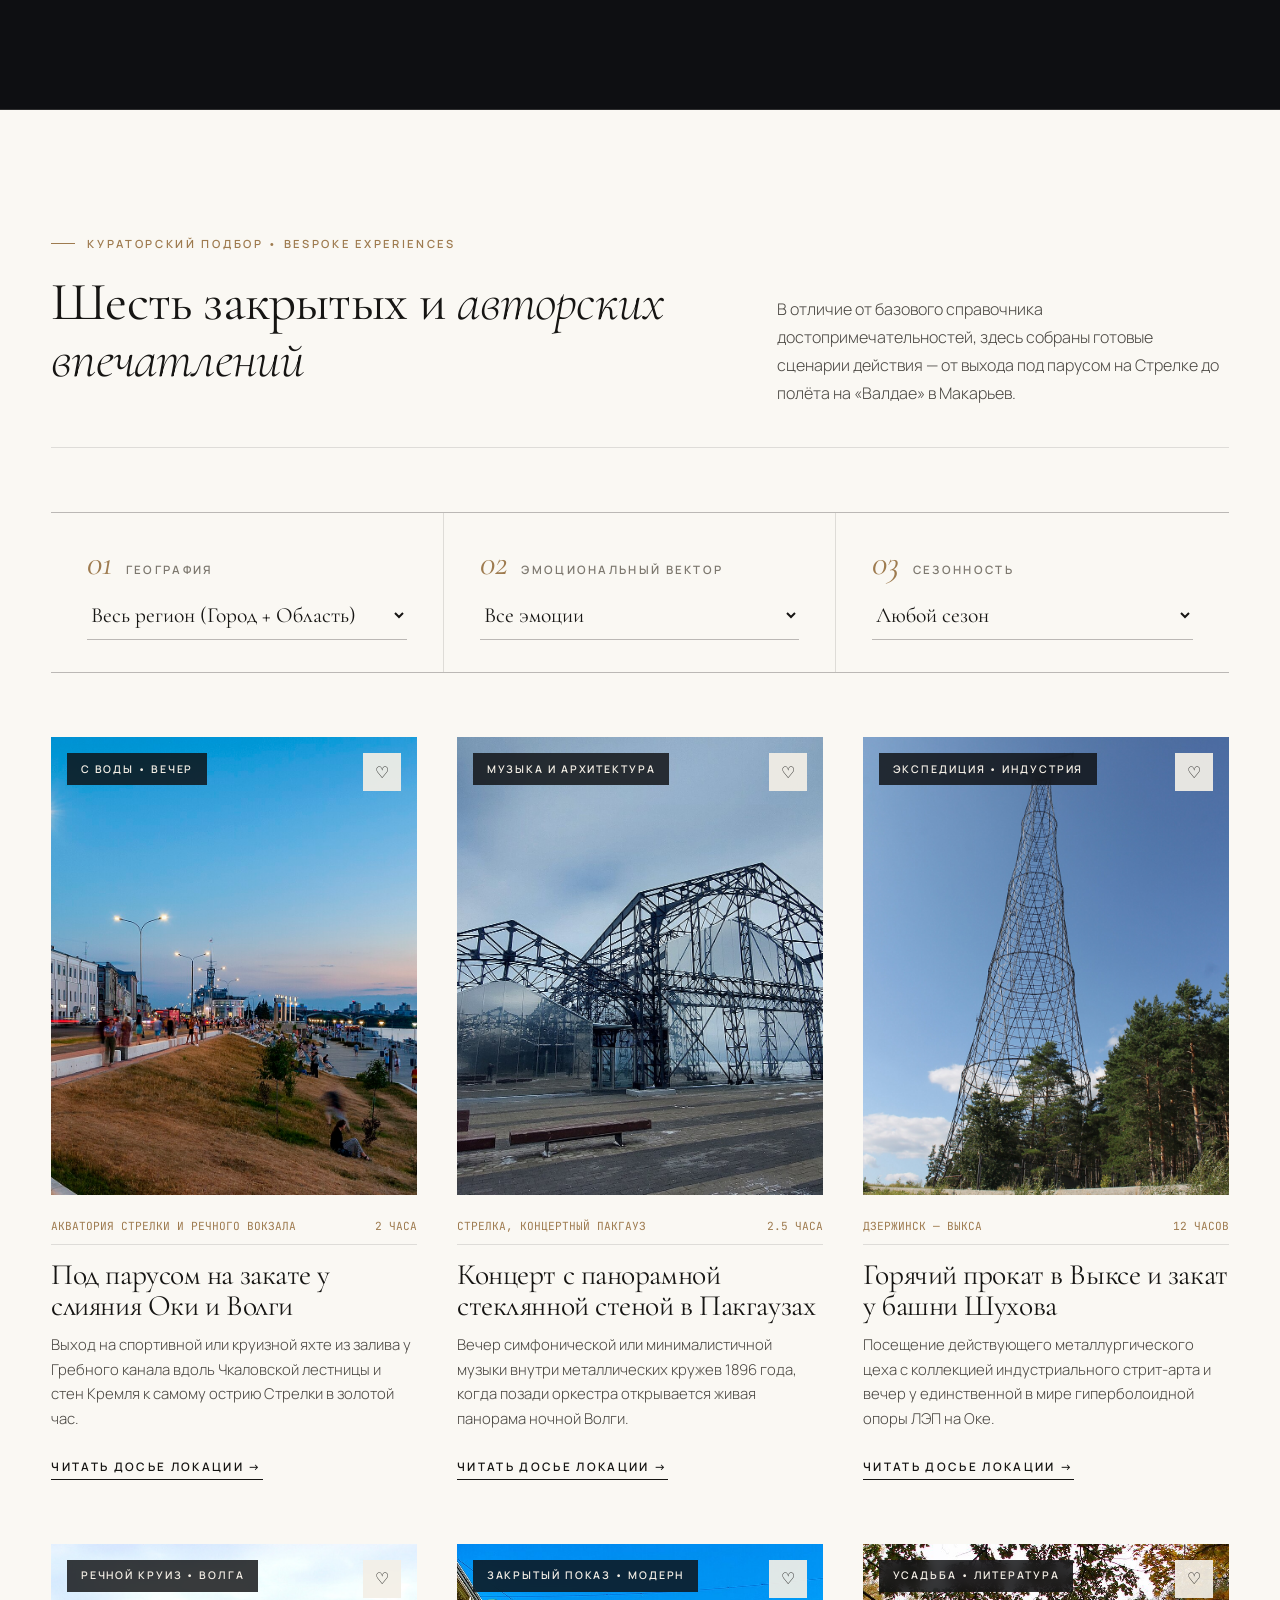
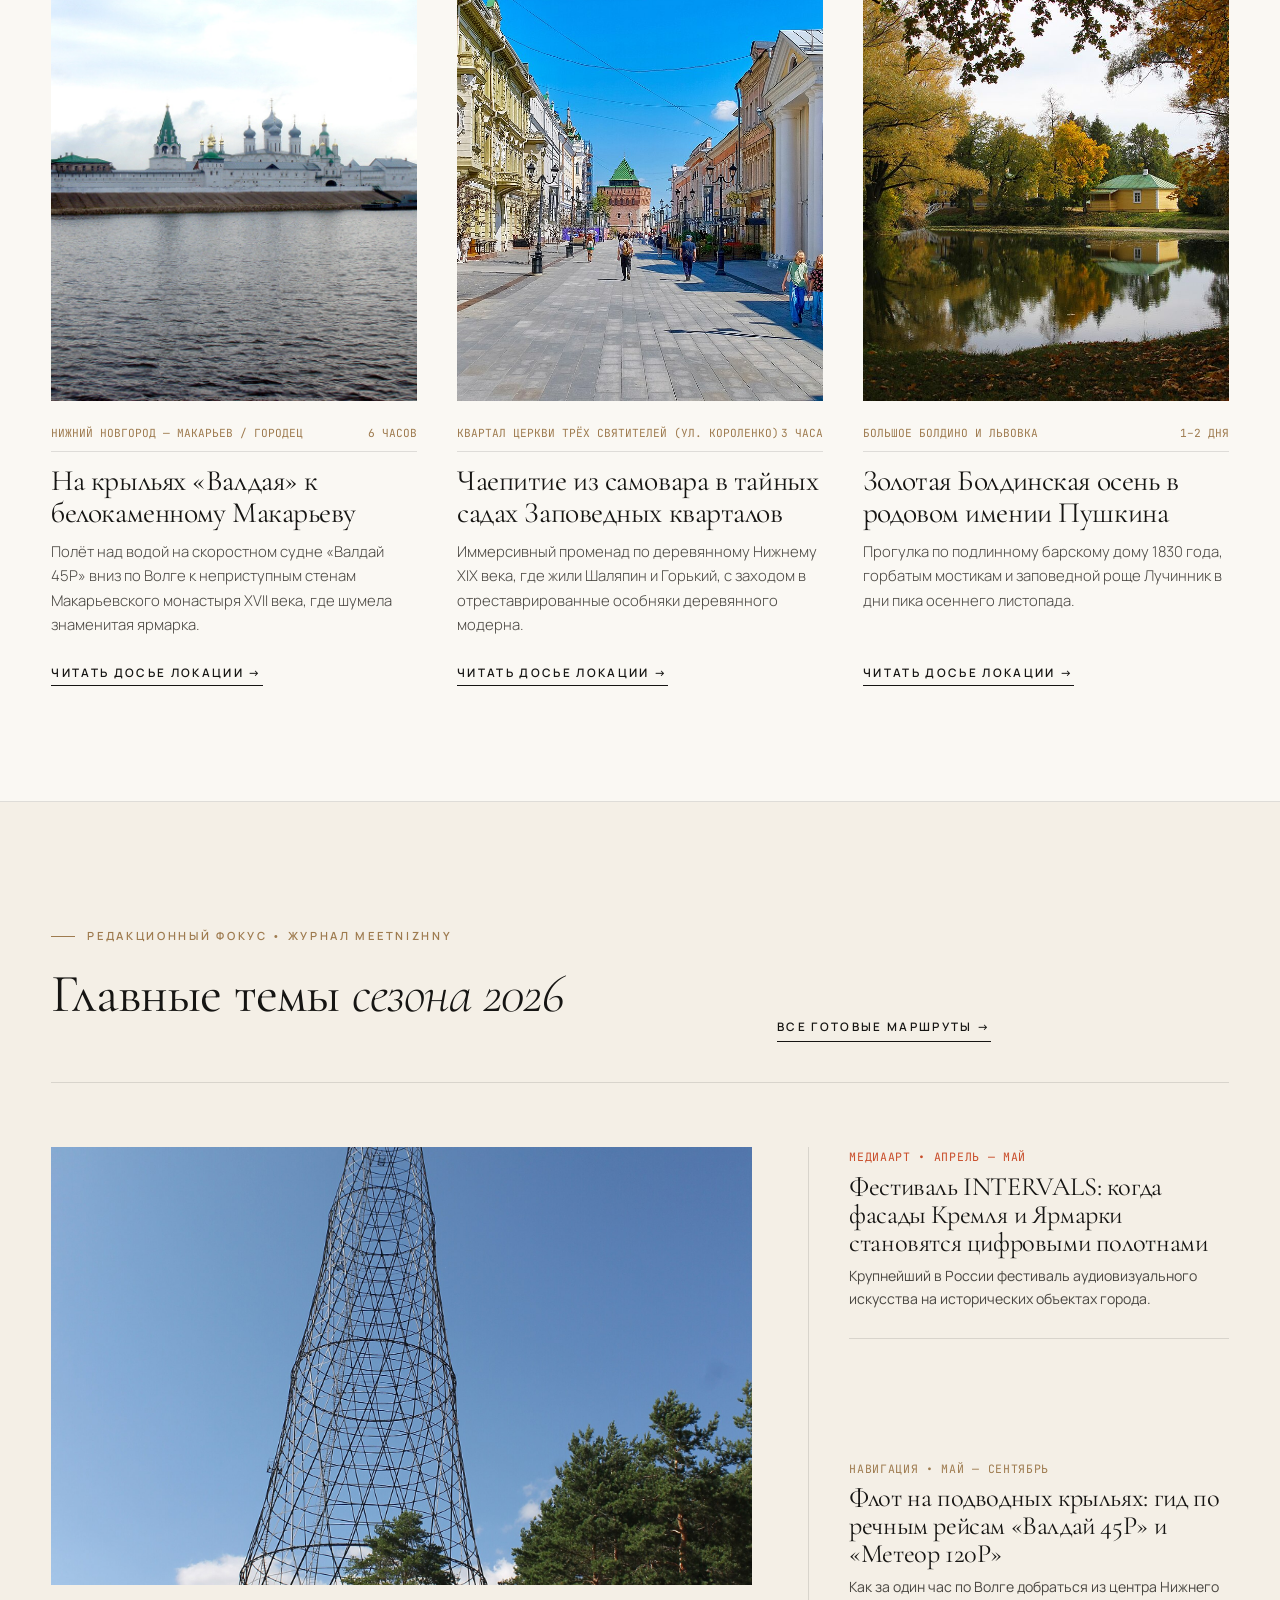
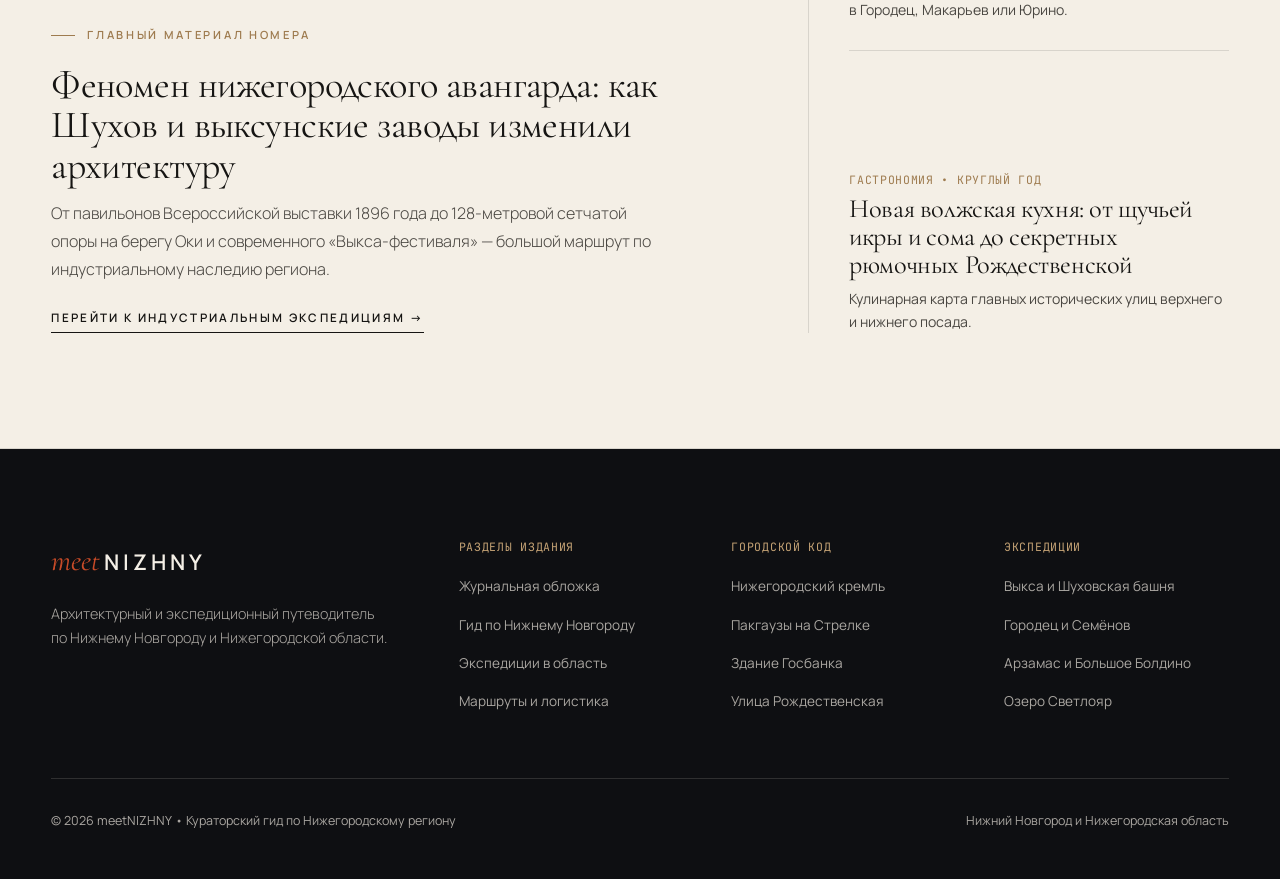
==== commit 4d84a869: "v4" ====
--- a/index.html
+++ b/index.html
@@ -4,6 +4,7 @@
   <meta charset="UTF-8">
   <meta name="viewport" content="width=device-width, initial-scale=1.0">
   <title>meetNIZHNY — Кураторский путеводитель по Нижнему Новгороду и области</title>
+  <link rel="icon" type="image/png" href="logo.png">
   <link rel="stylesheet" href="styles.css">
 </head>
 <body>
@@ -35,7 +36,7 @@
 
   <!-- Hero Section (Belmond Split-Bottom Editorial Hero) -->
   <section class="hero">
-    <img class="hero-bg" data-wiki="Нижегородский кремль" src="https://commons.wikimedia.org/wiki/Special:FilePath/Nizhny_Novgorod_Kremlin.jpg?width=1600" alt="Нижегородский кремль">
+    <img class="hero-bg" src="img/kremlin.jpg" alt="Нижегородский кремль">
     <div class="hero-gradient"></div>
     <div class="container">
       <span class="eyebrow" style="color:var(--accent-bronze-light);">Официальное кураторское издание</span>
@@ -64,7 +65,7 @@
           <span class="eyebrow">Архитектурный диалог</span>
           <h2 class="section-title">Амфитеатр над водой и <em>купеческий размах</em></h2>
           <div class="frame-portrait">
-            <img data-wiki="Церковь Собора Пресвятой Богородицы (Нижний Новгород)" src="https://commons.wikimedia.org/wiki/Special:FilePath/Stroganov_Church_in_Nizhny_Novgorod.jpg?width=1200" alt="Строгановская церковь на Рождественской">
+            <img src="img/stroganov.jpg" alt="Строгановская церковь на Рождественской">
           </div>
           <div class="image-caption">
             <span>Улица Рождественская и Строгановская церковь (1697–1719)</span>
@@ -80,7 +81,7 @@
             Но стоит выехать за пределы города — и купеческое барокко сменяется радикальным инженерным авангардом башен Шухова, индустриальными муралами Выксы и таёжными тропами Керженца.
           </p>
           <div class="frame-landscape">
-            <img data-wiki="Стрелка (Нижний Новгород)" src="data:image/svg+xml,%3Csvg xmlns='http://www.w3.org/2000/svg' width='1200' height='750'%3E%3Crect width='1200' height='750' fill='%2316181D'/%3E%3C/svg%3E" alt="Стрелка Оки и Волги">
+            <img src="img/strelka.jpg" alt="Стрелка Оки и Волги">
           </div>
           <div class="image-caption">
             <span>Мыс Стрелки и ажурные Пакгаузы на слиянии Оки и Волги</span>
@@ -183,7 +184,7 @@
 
       <div class="must-read-grid">
         <div class="must-read-lead">
-          <img data-wiki="Шуховская башня на Оке" src="https://commons.wikimedia.org/wiki/Special:FilePath/Shukhov_tower_on_the_Oka_river_2006.jpg?width=1200" alt="Шуховская башня на Оке">
+          <img src="img/shukhov.jpg" alt="Шуховская башня на Оке">
           <span class="eyebrow">Главный материал номера</span>
           <h3 class="serif" style="font-size:2.4rem; margin-bottom:0.75rem;">Феномен нижегородского авангарда: как Шухов и выксунские заводы изменили архитектуру</h3>
           <p class="section-lead" style="margin-bottom:1.25rem;">
@@ -269,7 +270,7 @@
       </div>
       <div style="padding-top:2rem; font-size:0.78rem; color:var(--text-ivory-muted); display:flex; justify-content:space-between; flex-wrap:wrap;">
         <span>© 2026 meetNIZHNY • Кураторский гид по Нижегородскому региону</span>
-        <span>Фотографии: архив Wikimedia Commons (Нижний Новгород и область)</span>
+        <span>Нижний Новгород и Нижегородская область</span>
       </div>
     </div>
   </footer>
--- a/styles.css
+++ b/styles.css
@@ -1271,4 +1271,8 @@
     width: 100%;
     padding: 0.95rem 1.25rem;
   }
-}+  @media (max-width: 720px) {
+  .site-header {
+    position: relative; /* Шапка остаётся наверху страницы и не едет за скроллом */
+  }
+}
